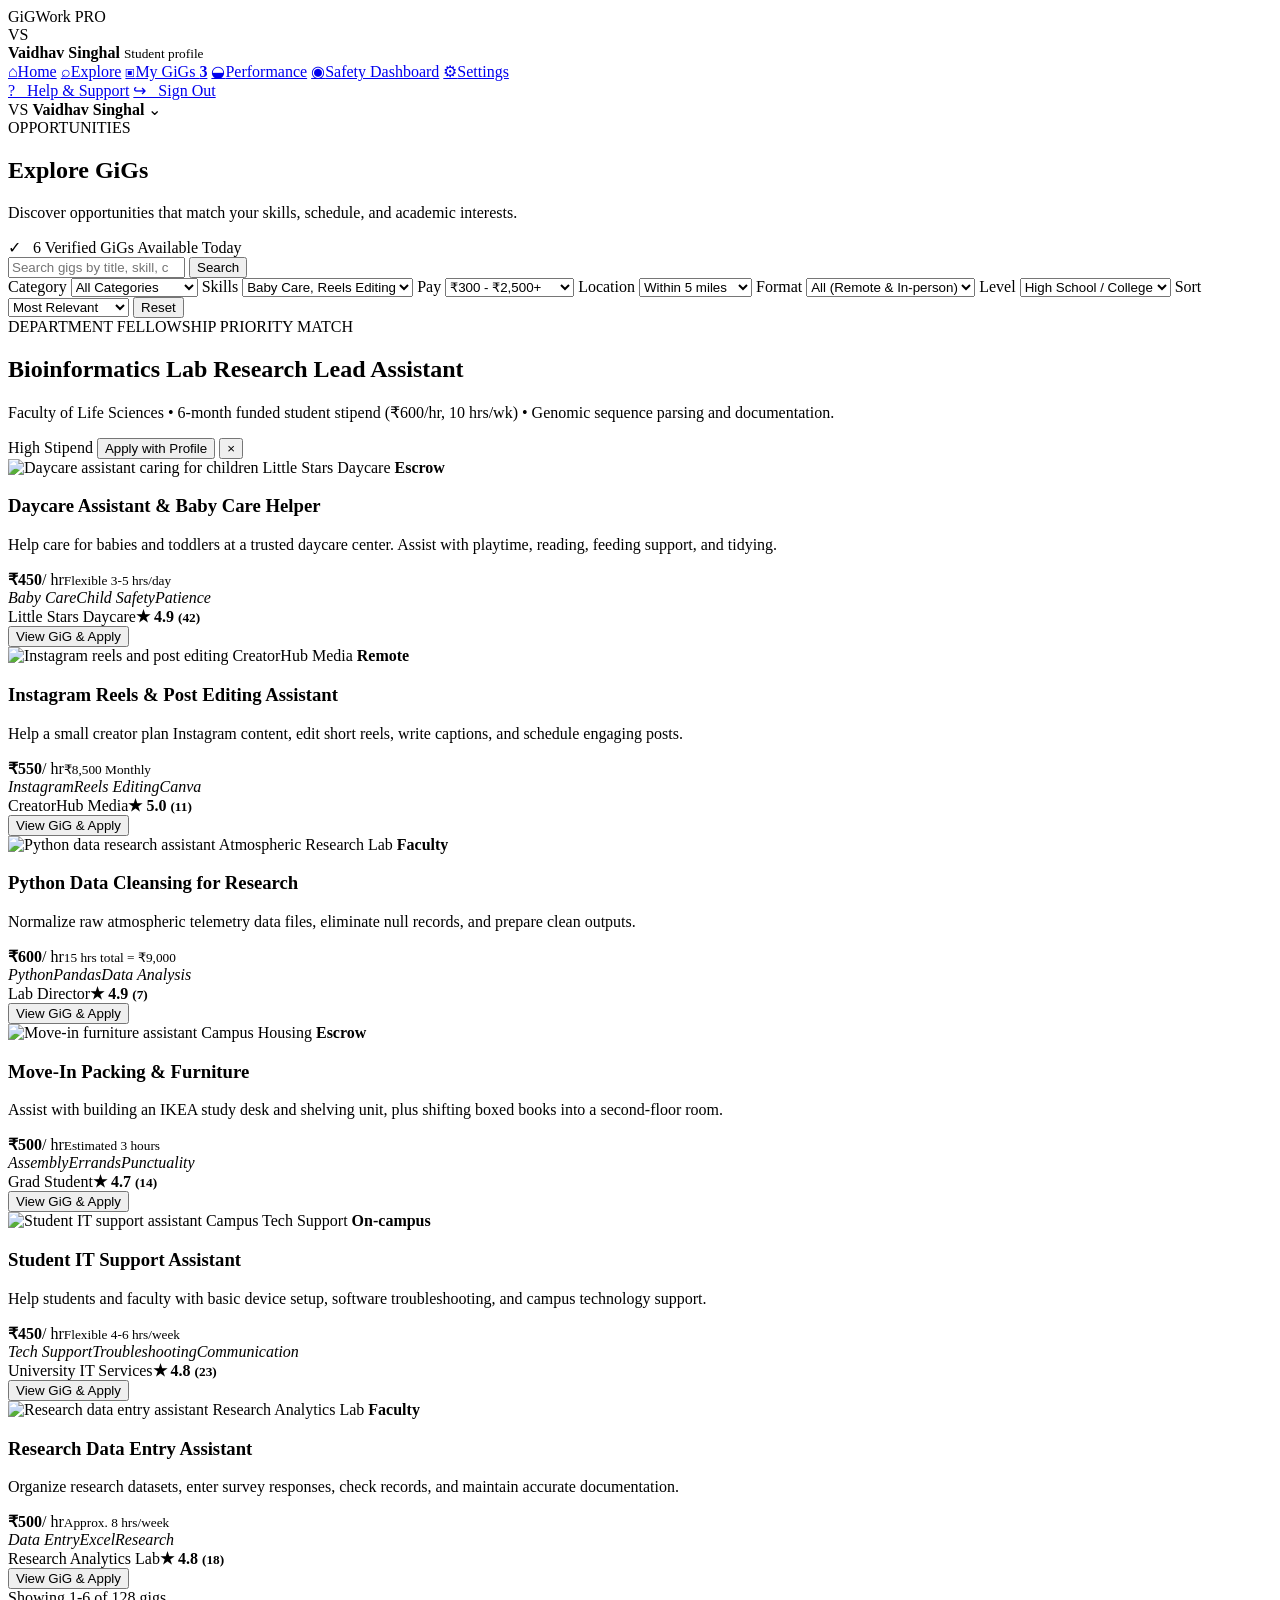
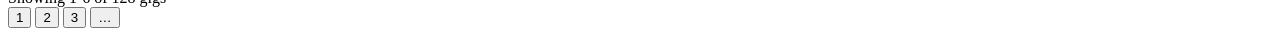
==== explore/index.html @ 7ee94c5a "Create index.html" ====
<!doctype html>
<html lang="en">
<head>
  <!-- Basic document metadata -->
  <meta charset="UTF-8">
  <meta name="viewport" content="width=device-width, initial-scale=1.0">
  <title>Explore GiGs - GiGWork</title>

  <!-- Only our own CSS file is used -->
  <link rel="stylesheet" href="styles.css">
</head>

<body>
  <!-- Fixed navigation sidebar -->
  <aside class="sidebar">
    <div>
      <!-- Brand -->
      <div class="brand">
        <span class="brand-name">GiGWork</span>
        <span class="brand-pro">PRO</span>
      </div>

      <!-- Mini user profile -->
      <div class="profile-card">
        <div class="avatar">VS</div>
        <div>
          <strong>Vaidhav Singhal</strong>
          <small>Student profile</small>
        </div>
      </div>

      <!-- Main navigation -->
      <nav class="navigation" aria-label="Main navigation">
        <a href="#"><span class="nav-icon">⌂</span>Home</a>
        <a class="active" href="#"><span class="nav-icon">⌕</span>Explore</a>
        <a href="#"><span class="nav-icon">▣</span>My GiGs <b>3</b></a>
        <a href="#"><span class="nav-icon">◒</span>Performance</a>
        <a href="#"><span class="nav-icon">◉</span>Safety Dashboard</a>
        <a href="#"><span class="nav-icon">⚙</span>Settings</a>
      </nav>
    </div>

    <!-- Sidebar footer -->
    <div class="sidebar-footer">
      <a href="#">? &nbsp; Help &amp; Support</a>
      <a href="#">↪ &nbsp; Sign Out</a>
    </div>
  </aside>

  <!-- Main page content -->
  <main class="main-content">
    <!-- User bar -->
    <header class="topbar">
      <div class="current-user">
        <span class="avatar small">VS</span>
        <strong>Vaidhav Singhal</strong>
        <span>⌄</span>
      </div>
    </header>

    <!-- Page introduction -->
    <section class="welcome-card">
      <div>
        <span class="eyebrow">OPPORTUNITIES</span>
        <h1>Explore GiGs</h1>
        <p>Discover opportunities that match your skills, schedule, and academic interests.</p>
      </div>

      <span class="verified-badge">✓ &nbsp; 6 Verified GiGs Available Today</span>
    </section>

    <!-- Search and filter form.
         The reset button works using native HTML form behavior. -->
    <form class="filter-card" id="gig-filters">
      <div class="search-row">
        <input
          type="search"
          name="search"
          placeholder="Search gigs by title, skill, company, or campus location..."
          aria-label="Search gigs"
        >
        <button class="button primary" type="submit">Search</button>
      </div>

      <div class="filter-grid">
        <label>
          Category
          <select name="category">
            <option>All Categories</option>
            <option>Childcare</option>
            <option>Social Media</option>
            <option>Education</option>
            <option>Creative Services</option>
            <option>Technology</option>
          </select>
        </label>

        <label>
          Skills
          <select name="skills">
            <option>Baby Care, Reels Editing</option>
            <option>Baby Care</option>
            <option>Instagram Management</option>
            <option>Python, Pandas</option>
            <option>Assembly</option>
            <option>Data Entry</option>
          </select>
        </label>

        <label>
          Pay
          <select name="pay">
            <option>₹300 - ₹2,500+</option>
            <option>₹300 - ₹600 / hr</option>
            <option>₹600 - ₹1,000 / hr</option>
            <option>₹1,000+ / hr</option>
          </select>
        </label>

        <label>
          Location
          <select name="location">
            <option>Within 5 miles</option>
            <option>Within 1 mile</option>
            <option>Within 10 miles</option>
            <option>Remote</option>
          </select>
        </label>

        <label>
          Format
          <select name="format">
            <option>All (Remote &amp; In-person)</option>
            <option>Remote</option>
            <option>In-person</option>
          </select>
        </label>

        <label>
          Level
          <select name="level">
            <option>High School / College</option>
            <option>High School</option>
            <option>College Student</option>
            <option>Any Level</option>
          </select>
        </label>

        <label>
          Sort
          <select name="sort">
            <option>Most Relevant</option>
            <option>Highest Pay</option>
            <option>Newest</option>
            <option>Closest Location</option>
          </select>
        </label>

        <!-- Native reset: clears the input and restores select defaults -->
        <button class="reset-button" type="reset">Reset</button>
      </div>
    </form>

    <!-- Featured opportunity -->
    <section class="featured-banner">
      <div>
        <span class="featured-label">DEPARTMENT FELLOWSHIP PRIORITY MATCH</span>
        <h2>Bioinformatics Lab Research Lead Assistant</h2>
        <p>Faculty of Life Sciences • 6-month funded student stipend (₹600/hr, 10 hrs/wk) • Genomic sequence parsing and documentation.</p>
      </div>
      <span class="status-pill">High Stipend</span>
      <button class="button coral" type="button">Apply with Profile</button>
      <button class="dismiss" type="button" aria-label="Dismiss">×</button>
    </section>

    <!-- Gig listing grid -->
    <section class="gig-grid" aria-label="Available gigs">
      <article class="gig-card">
        <div class="card-image daycare-image">
          <img src="https://lh3.googleusercontent.com/aida-public/[base64]" alt="Daycare assistant caring for children">
          
          <span>Little Stars Daycare</span>
          <b>Escrow</b>
        </div>
        <div class="card-content">
          <h3>Daycare Assistant &amp; Baby Care Helper</h3>
          <p>Help care for babies and toddlers at a trusted daycare center. Assist with playtime, reading, feeding support, and tidying.</p>
          <div class="pay-row"><strong>₹450</strong><span>/ hr</span><small>Flexible 3-5 hrs/day</small></div>
          <div class="chips"><i>Baby Care</i><i>Child Safety</i><i>Patience</i></div>
        </div>
        <div class="card-footer"><span>Little Stars Daycare</span><strong>★ 4.9 <small>(42)</small></strong></div>
        <button class="apply-button" type="button">View GiG &amp; Apply</button>
      </article>

      <article class="gig-card">
        <div class="card-image instagram-image">
          <img src="https://lh3.googleusercontent.com/aida-public/[base64]" alt="Instagram reels and post editing">
          
          <span>CreatorHub Media</span>
          <b>Remote</b>
        </div>
        <div class="card-content">
          <h3>Instagram Reels &amp; Post Editing Assistant</h3>
          <p>Help a small creator plan Instagram content, edit short reels, write captions, and schedule engaging posts.</p>
          <div class="pay-row"><strong>₹550</strong><span>/ hr</span><small>₹8,500 Monthly</small></div>
          <div class="chips"><i>Instagram</i><i>Reels Editing</i><i>Canva</i></div>
        </div>
        <div class="card-footer"><span>CreatorHub Media</span><strong>★ 5.0 <small>(11)</small></strong></div>
        <button class="apply-button" type="button">View GiG &amp; Apply</button>
      </article>

      <article class="gig-card">
        <div class="card-image python-image">
          <img src="https://lh3.googleusercontent.com/aida-public/[base64]" alt="Python data research assistant">
          
          <span>Atmospheric Research Lab</span>
          <b>Faculty</b>
        </div>
        <div class="card-content">
          <h3>Python Data Cleansing for Research</h3>
          <p>Normalize raw atmospheric telemetry data files, eliminate null records, and prepare clean outputs.</p>
          <div class="pay-row"><strong>₹600</strong><span>/ hr</span><small>15 hrs total = ₹9,000</small></div>
          <div class="chips"><i>Python</i><i>Pandas</i><i>Data Analysis</i></div>
        </div>
        <div class="card-footer"><span>Lab Director</span><strong>★ 4.9 <small>(7)</small></strong></div>
        <button class="apply-button" type="button">View GiG &amp; Apply</button>
      </article>

      <article class="gig-card">
        <div class="card-image furniture-image">
          <img src="https://lh3.googleusercontent.com/aida-public/[base64]" alt="Move-in furniture assistant">
          
          <span>Campus Housing</span>
          <b>Escrow</b>
        </div>
        <div class="card-content">
          <h3>Move-In Packing &amp; Furniture</h3>
          <p>Assist with building an IKEA study desk and shelving unit, plus shifting boxed books into a second-floor room.</p>
          <div class="pay-row"><strong>₹500</strong><span>/ hr</span><small>Estimated 3 hours</small></div>
          <div class="chips"><i>Assembly</i><i>Errands</i><i>Punctuality</i></div>
        </div>
        <div class="card-footer"><span>Grad Student</span><strong>★ 4.7 <small>(14)</small></strong></div>
        <button class="apply-button" type="button">View GiG &amp; Apply</button>
      </article>

      <article class="gig-card">
        <div class="card-image support-image">
          <img src="https://lh3.googleusercontent.com/aida-public/[base64]" alt="Student IT support assistant">
          
          <span>Campus Tech Support</span>
          <b>On-campus</b>
        </div>
        <div class="card-content">
          <h3>Student IT Support Assistant</h3>
          <p>Help students and faculty with basic device setup, software troubleshooting, and campus technology support.</p>
          <div class="pay-row"><strong>₹450</strong><span>/ hr</span><small>Flexible 4-6 hrs/week</small></div>
          <div class="chips"><i>Tech Support</i><i>Troubleshooting</i><i>Communication</i></div>
        </div>
        <div class="card-footer"><span>University IT Services</span><strong>★ 4.8 <small>(23)</small></strong></div>
        <button class="apply-button" type="button">View GiG &amp; Apply</button>
      </article>

      <article class="gig-card">
        <div class="card-image research-image">
          <img src="https://lh3.googleusercontent.com/aida-public/[base64]" alt="Research data entry assistant">
          
          <span>Research Analytics Lab</span>
          <b>Faculty</b>
        </div>
        <div class="card-content">
          <h3>Research Data Entry Assistant</h3>
          <p>Organize research datasets, enter survey responses, check records, and maintain accurate documentation.</p>
          <div class="pay-row"><strong>₹500</strong><span>/ hr</span><small>Approx. 8 hrs/week</small></div>
          <div class="chips"><i>Data Entry</i><i>Excel</i><i>Research</i></div>
        </div>
        <div class="card-footer"><span>Research Analytics Lab</span><strong>★ 4.8 <small>(18)</small></strong></div>
        <button class="apply-button" type="button">View GiG &amp; Apply</button>
      </article>
    </section>

    <!-- Pagination -->
    <footer class="pagination">
      <span>Showing 1-6 of 128 gigs</span>
      <div>
        <button class="page active" type="button">1</button>
        <button class="page" type="button">2</button>
        <button class="page" type="button">3</button>
        <button class="page" type="button">…</button>
      </div>
    </footer>
  </main>
</body>
</html>
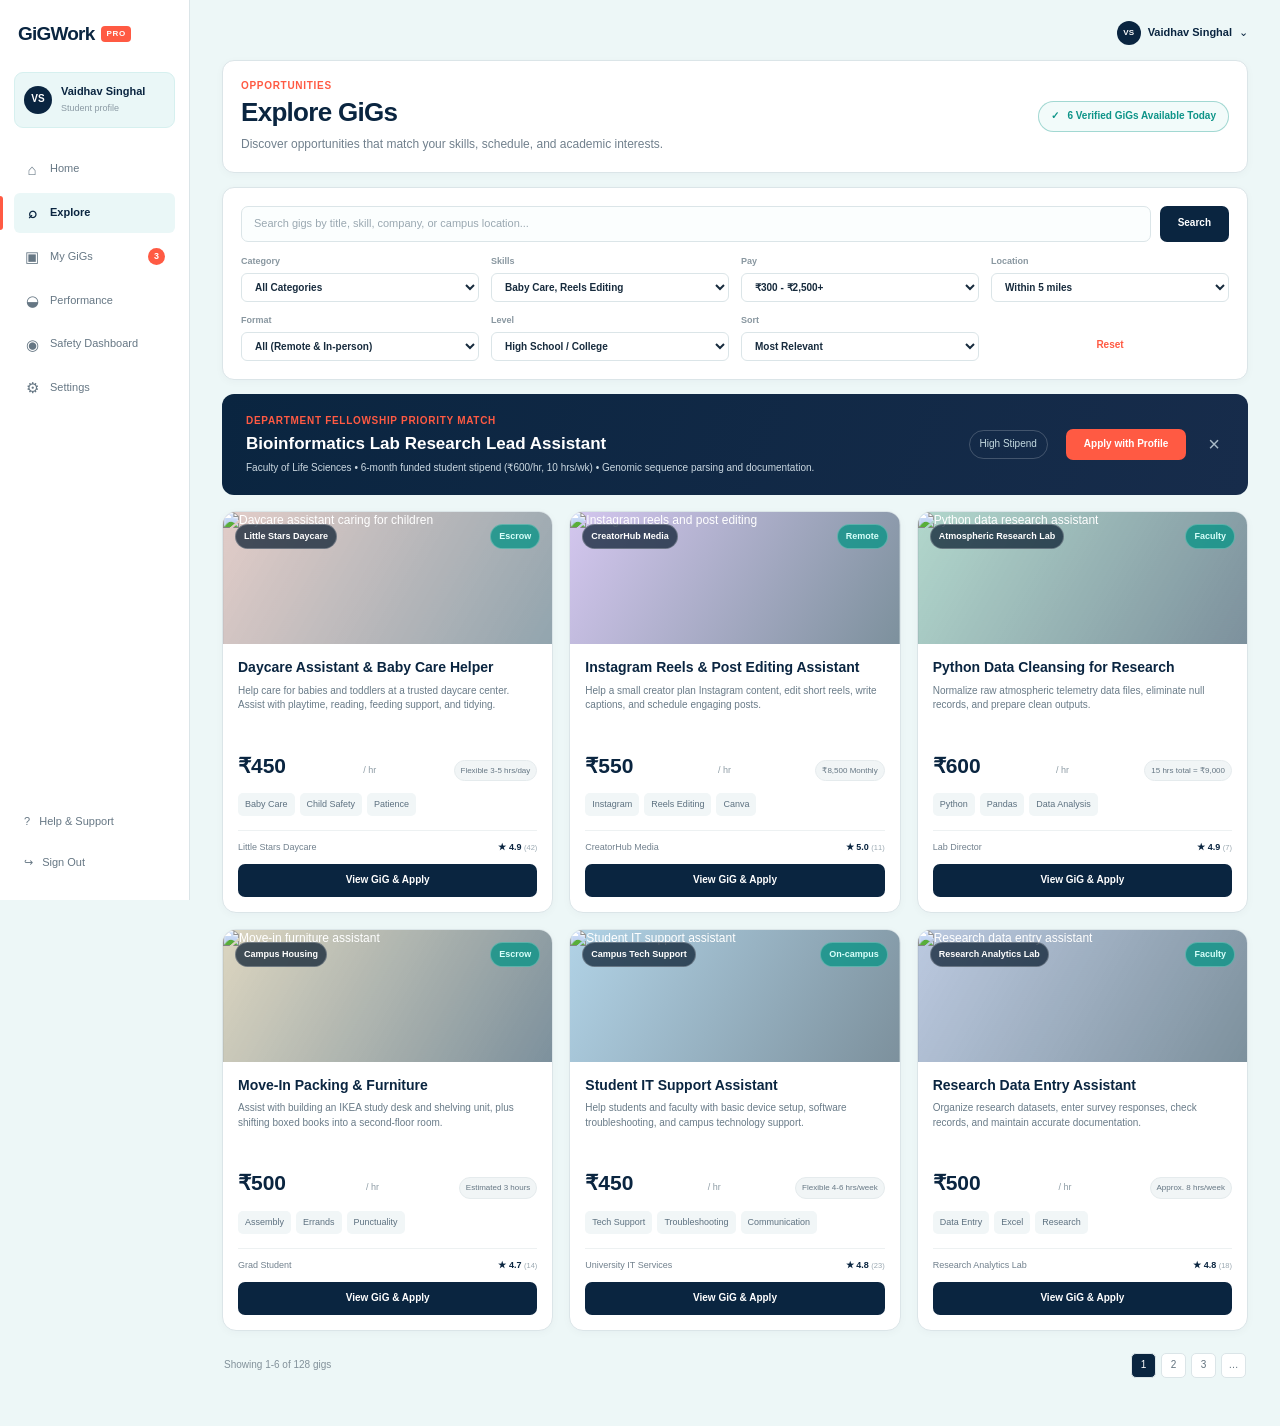
==== commit dd23047a: "Update index.html" ====
--- a/explore/index.html
+++ b/explore/index.html
@@ -4,7 +4,7 @@
   <!-- Basic document metadata -->
   <meta charset="UTF-8">
   <meta name="viewport" content="width=device-width, initial-scale=1.0">
-  <title>Explore GiGs - GiGWork</title>
+  <title>Explore Gigs - GiGWork</title>
 
   <!-- Only our own CSS file is used -->
   <link rel="stylesheet" href="styles.css">
--- a/explore/styles.css
+++ b/explore/styles.css
@@ -0,0 +1,726 @@
+/* =========================================================
+   GiGWork Vanilla CSS
+   No Tailwind, no CSS framework, and no external stylesheet.
+   ========================================================= */
+
+/* ---------- Design tokens ---------- */
+:root {
+  --navy: #0a2540;
+  --navy-dark: #071b2f;
+  --coral: #ff5a43;
+  --coral-dark: #e84e38;
+  --page-bg: #edf7f7;
+  --mint: #eaf7f7;
+  --border: #dbe5e8;
+  --text: #172b3d;
+  --muted: #71808d;
+  --white: #ffffff;
+}
+
+/* ---------- Global reset ---------- */
+* {
+  box-sizing: border-box;
+}
+
+html {
+  min-width: 320px;
+}
+
+body {
+  margin: 0;
+  background: var(--page-bg);
+  color: var(--text);
+  font-family: Inter, Arial, sans-serif;
+  font-size: 12px;
+  line-height: 1.45;
+  -webkit-font-smoothing: antialiased;
+}
+
+button,
+input,
+select {
+  font: inherit;
+}
+
+button {
+  cursor: pointer;
+}
+
+button:focus-visible,
+a:focus-visible,
+input:focus-visible,
+select:focus-visible {
+  outline: 2px solid var(--coral);
+  outline-offset: 2px;
+}
+
+/* ---------- Sidebar ---------- */
+.sidebar {
+  position: fixed;
+  inset: 0 auto 0 0;
+  z-index: 10;
+  width: 190px;
+  display: flex;
+  flex-direction: column;
+  justify-content: space-between;
+  padding: 20px 14px;
+  background: var(--white);
+  border-right: 1px solid var(--border);
+}
+
+.brand {
+  display: flex;
+  align-items: center;
+  gap: 7px;
+  margin: 0 4px 24px;
+}
+
+.brand-name {
+  color: var(--navy);
+  font-size: 19px;
+  font-weight: 800;
+  letter-spacing: -0.8px;
+}
+
+.brand-pro {
+  padding: 2px 5px;
+  background: var(--coral);
+  color: var(--white);
+  border-radius: 4px;
+  font-size: 8px;
+  font-weight: 800;
+  letter-spacing: 0.7px;
+}
+
+.profile-card {
+  display: flex;
+  align-items: center;
+  gap: 9px;
+  margin-bottom: 22px;
+  padding: 11px 9px;
+  background: var(--mint);
+  border: 1px solid #d6f0ef;
+  border-radius: 9px;
+}
+
+.profile-card strong,
+.profile-card small {
+  display: block;
+  white-space: nowrap;
+  overflow: hidden;
+  text-overflow: ellipsis;
+}
+
+.profile-card strong {
+  max-width: 118px;
+  color: var(--navy);
+  font-size: 11px;
+}
+
+.profile-card small {
+  margin-top: 3px;
+  color: #8b9aa4;
+  font-size: 9px;
+}
+
+.avatar {
+  width: 28px;
+  height: 28px;
+  display: inline-grid;
+  flex: 0 0 auto;
+  place-items: center;
+  background: var(--navy);
+  color: var(--white);
+  border-radius: 50%;
+  font-size: 10px;
+  font-weight: 800;
+}
+
+.avatar.small {
+  width: 24px;
+  height: 24px;
+  font-size: 8px;
+}
+
+.navigation {
+  display: grid;
+  gap: 4px;
+}
+
+.navigation a,
+.sidebar-footer a {
+  display: flex;
+  align-items: center;
+  gap: 10px;
+  padding: 9px 10px;
+  color: #667784;
+  border-radius: 6px;
+  text-decoration: none;
+  font-size: 11px;
+  font-weight: 500;
+}
+
+.navigation a:hover,
+.sidebar-footer a:hover {
+  color: var(--navy);
+  background: #f4fbfb;
+}
+
+.navigation a.active {
+  position: relative;
+  color: var(--navy);
+  background: var(--mint);
+  font-weight: 800;
+}
+
+.navigation a.active::before {
+  position: absolute;
+  left: -14px;
+  top: 3px;
+  bottom: 3px;
+  width: 3px;
+  content: "";
+  background: var(--coral);
+  border-radius: 0 4px 4px 0;
+}
+
+.nav-icon {
+  width: 16px;
+  color: currentColor;
+  font-size: 15px;
+  text-align: center;
+}
+
+.navigation b {
+  width: 17px;
+  height: 17px;
+  display: grid;
+  place-items: center;
+  margin-left: auto;
+  background: var(--coral);
+  color: var(--white);
+  border-radius: 50%;
+  font-size: 9px;
+}
+
+.sidebar-footer {
+  display: grid;
+  gap: 7px;
+}
+
+/* ---------- Main content ---------- */
+.main-content {
+  min-height: 100vh;
+  margin-left: 190px;
+  padding: 18px 32px 28px;
+}
+
+.topbar {
+  min-height: 30px;
+  display: flex;
+  justify-content: flex-end;
+  align-items: center;
+  margin-bottom: 12px;
+}
+
+.current-user {
+  display: flex;
+  align-items: center;
+  gap: 7px;
+  color: var(--navy);
+  font-size: 11px;
+}
+
+/* ---------- Welcome card ---------- */
+.welcome-card,
+.filter-card {
+  margin-bottom: 14px;
+  padding: 18px;
+  background: var(--white);
+  border: 1px solid var(--border);
+  border-radius: 12px;
+  box-shadow: 0 2px 8px rgba(10, 37, 64, 0.03);
+}
+
+.welcome-card {
+  display: flex;
+  align-items: flex-start;
+  justify-content: space-between;
+}
+
+.eyebrow,
+.featured-label {
+  display: block;
+  color: var(--coral);
+  font-size: 10px;
+  font-weight: 800;
+  letter-spacing: 0.7px;
+  text-transform: uppercase;
+}
+
+h1,
+h2,
+h3,
+p {
+  margin-top: 0;
+}
+
+h1 {
+  margin-bottom: 5px;
+  color: var(--navy);
+  font-size: 26px;
+  letter-spacing: -0.7px;
+}
+
+.welcome-card p {
+  margin-bottom: 0;
+  color: var(--muted);
+  font-size: 12px;
+}
+
+.verified-badge {
+  align-self: center;
+  padding: 7px 12px;
+  background: #f2fbfa;
+  color: #0d9488;
+  border: 1px solid rgba(13, 148, 136, 0.35);
+  border-radius: 20px;
+  font-size: 10px;
+  font-weight: 700;
+}
+
+/* ---------- Search and filters ---------- */
+.search-row {
+  display: flex;
+  gap: 9px;
+  margin-bottom: 13px;
+}
+
+.search-row input {
+  min-width: 0;
+  flex: 1;
+  padding: 9px 12px;
+  background: #fbfefe;
+  border: 1px solid var(--border);
+  border-radius: 7px;
+  color: var(--text);
+  font-size: 11px;
+}
+
+.search-row input::placeholder {
+  color: #9aa8b1;
+}
+
+.filter-grid {
+  display: grid;
+  grid-template-columns: repeat(4, minmax(0, 1fr));
+  gap: 12px;
+}
+
+.filter-grid label {
+  display: grid;
+  gap: 5px;
+  color: #8997a0;
+  font-size: 9px;
+  font-weight: 600;
+}
+
+.filter-grid select {
+  width: 100%;
+  padding: 7px 9px;
+  background: var(--white);
+  color: var(--text);
+  border: 1px solid var(--border);
+  border-radius: 6px;
+  font-size: 10px;
+}
+
+.button,
+.reset-button,
+.apply-button,
+.page,
+.dismiss {
+  border: 0;
+}
+
+.button {
+  padding: 8px 18px;
+  border-radius: 7px;
+  font-size: 10px;
+  font-weight: 700;
+}
+
+.button.primary,
+.apply-button {
+  background: var(--navy);
+  color: var(--white);
+}
+
+.button.primary:hover,
+.apply-button:hover {
+  background: var(--navy-dark);
+}
+
+.button.coral {
+  background: var(--coral);
+  color: var(--white);
+}
+
+.button.coral:hover {
+  background: var(--coral-dark);
+}
+
+.reset-button {
+  align-self: end;
+  padding: 8px;
+  background: transparent;
+  color: var(--coral);
+  font-size: 10px;
+  font-weight: 800;
+}
+
+.reset-button:hover {
+  color: var(--coral-dark);
+  text-decoration: underline;
+}
+
+/* ---------- Featured banner ---------- */
+.featured-banner {
+  display: flex;
+  align-items: center;
+  gap: 18px;
+  margin-bottom: 16px;
+  padding: 20px 24px;
+  background: linear-gradient(110deg, var(--navy), #172c4b);
+  color: var(--white);
+  border-radius: 12px;
+}
+
+.featured-banner > div:first-child {
+  flex: 1;
+}
+
+.featured-banner h2 {
+  margin: 4px 0;
+  font-size: 17px;
+}
+
+.featured-banner p {
+  max-width: 720px;
+  margin-bottom: 0;
+  color: #cbd8e1;
+  font-size: 10px;
+}
+
+.status-pill {
+  padding: 6px 10px;
+  color: #c5dbe1;
+  border: 1px solid rgba(255, 255, 255, 0.2);
+  border-radius: 18px;
+  font-size: 10px;
+  white-space: nowrap;
+}
+
+.dismiss {
+  padding: 4px;
+  background: transparent;
+  color: #a9bac7;
+  font-size: 20px;
+}
+
+/* ---------- Gig cards ---------- */
+.gig-grid {
+  display: grid;
+  grid-template-columns: repeat(3, minmax(0, 1fr));
+  gap: 16px;
+  margin-bottom: 18px;
+}
+
+.gig-card {
+  display: flex;
+  flex-direction: column;
+  overflow: hidden;
+  min-width: 0;
+  background: var(--white);
+  border: 1px solid var(--border);
+  border-radius: 14px;
+  box-shadow: 0 2px 8px rgba(10, 37, 64, 0.03);
+  transition: 0.2s ease;
+}
+
+.gig-card:hover {
+  border-color: #b9cbd2;
+  box-shadow: 0 8px 20px rgba(10, 37, 64, 0.09);
+  transform: translateY(-2px);
+}
+
+.card-image {
+  position: relative;
+  min-height: 132px;
+  overflow: hidden;
+  display: flex;
+  align-items: flex-start;
+  justify-content: space-between;
+  gap: 8px;
+  padding: 12px;
+  background-color: #dbe9e9;
+  background-position: center;
+  background-size: cover;
+  color: var(--white);
+}
+
+.card-image img,
+.image-overlay {
+  position: absolute;
+  inset: 0;
+  width: 100%;
+  height: 100%;
+}
+
+.card-image img {
+  z-index: 0;
+  object-fit: cover;
+  object-position: center;
+  transition: transform 0.4s ease;
+}
+
+.image-overlay {
+  z-index: 1;
+  background: linear-gradient(to bottom, rgba(7, 27, 47, 0.18), rgba(7, 27, 47, 0.68));
+}
+
+.gig-card:hover .card-image img {
+  transform: scale(1.05);
+}
+
+.card-image span,
+.card-image b {
+  position: relative;
+  z-index: 2;
+  padding: 5px 8px;
+  background: rgba(7, 27, 47, 0.72);
+  border: 1px solid rgba(255, 255, 255, 0.25);
+  border-radius: 14px;
+  font-size: 9px;
+  font-weight: 600;
+}
+
+.card-image b {
+  background: rgba(13, 148, 136, 0.8);
+  color: #d7fffa;
+}
+
+.daycare-image {
+  background-image: linear-gradient(120deg, rgba(255, 90, 67, 0.2), rgba(10, 37, 64, 0.35));
+}
+
+.instagram-image {
+  background-image: linear-gradient(120deg, rgba(189, 94, 255, 0.25), rgba(10, 37, 64, 0.45));
+}
+
+.python-image {
+  background-image: linear-gradient(120deg, rgba(30, 150, 100, 0.22), rgba(10, 37, 64, 0.45));
+}
+
+.furniture-image {
+  background-image: linear-gradient(120deg, rgba(224, 156, 70, 0.25), rgba(10, 37, 64, 0.45));
+}
+
+.support-image {
+  background-image: linear-gradient(120deg, rgba(50, 142, 220, 0.25), rgba(10, 37, 64, 0.45));
+}
+
+.research-image {
+  background-image: linear-gradient(120deg, rgba(93, 105, 196, 0.25), rgba(10, 37, 64, 0.45));
+}
+
+.card-content {
+  flex: 1;
+  padding: 15px 15px 0;
+}
+
+.card-content h3 {
+  margin-bottom: 7px;
+  color: var(--navy);
+  font-size: 14px;
+  line-height: 1.25;
+}
+
+.card-content p {
+  min-height: 54px;
+  margin-bottom: 13px;
+  color: #697b88;
+  font-size: 10px;
+  line-height: 1.45;
+}
+
+.pay-row {
+  display: flex;
+  align-items: baseline;
+  justify-content: space-between;
+  gap: 8px;
+  margin-bottom: 12px;
+}
+
+.pay-row strong {
+  color: var(--navy);
+  font-size: 21px;
+}
+
+.pay-row > span {
+  margin-left: -auto;
+  color: #8c9ba4;
+  font-size: 9px;
+}
+
+.pay-row small {
+  padding: 4px 6px;
+  background: #f1f5f6;
+  color: #667784;
+  border: 1px solid #e5ebed;
+  border-radius: 12px;
+  font-size: 8px;
+  white-space: nowrap;
+}
+
+.chips {
+  display: flex;
+  flex-wrap: wrap;
+  gap: 5px;
+  margin-bottom: 14px;
+}
+
+.chips i {
+  padding: 5px 7px;
+  background: #f1f6f7;
+  color: #5d7180;
+  border-radius: 5px;
+  font-size: 9px;
+  font-style: normal;
+}
+
+.card-footer {
+  display: flex;
+  align-items: center;
+  justify-content: space-between;
+  gap: 8px;
+  margin: 0 15px 10px;
+  padding-top: 10px;
+  color: #71808d;
+  border-top: 1px solid #edf1f2;
+  font-size: 9px;
+}
+
+.card-footer strong {
+  color: var(--navy);
+  white-space: nowrap;
+}
+
+.card-footer small {
+  color: #9aa8b1;
+  font-weight: 400;
+}
+
+.apply-button {
+  margin: 0 15px 15px;
+  padding: 9px;
+  border-radius: 7px;
+  font-size: 10px;
+  font-weight: 700;
+}
+
+/* ---------- Pagination ---------- */
+.pagination {
+  display: flex;
+  align-items: center;
+  justify-content: space-between;
+  padding: 4px 2px 20px;
+  color: #82919a;
+  font-size: 10px;
+}
+
+.pagination > div {
+  display: flex;
+  gap: 5px;
+}
+
+.page {
+  width: 25px;
+  height: 25px;
+  background: var(--white);
+  color: #61727e;
+  border: 1px solid var(--border);
+  border-radius: 5px;
+  font-size: 10px;
+}
+
+.page.active {
+  background: var(--navy);
+  color: var(--white);
+}
+
+/* ---------- Responsive layout ---------- */
+@media (max-width: 1050px) {
+  .sidebar {
+    width: 170px;
+  }
+
+  .main-content {
+    margin-left: 170px;
+    padding-right: 20px;
+    padding-left: 20px;
+  }
+
+  .filter-grid {
+    grid-template-columns: repeat(2, minmax(0, 1fr));
+  }
+}
+
+@media (max-width: 760px) {
+  .sidebar {
+    position: static;
+    width: 100%;
+    min-height: auto;
+    gap: 18px;
+  }
+
+  .main-content {
+    margin-left: 0;
+    padding: 16px;
+  }
+
+  .welcome-card,
+  .featured-banner {
+    align-items: flex-start;
+    flex-direction: column;
+  }
+
+  .gig-grid {
+    grid-template-columns: 1fr;
+  }
+}
+
+@media (max-width: 480px) {
+  .filter-grid {
+    grid-template-columns: 1fr;
+  }
+
+  .search-row {
+    align-items: stretch;
+    flex-direction: column;
+  }
+
+  .featured-banner {
+    padding: 16px;
+  }
+
+  .featured-banner .button {
+    width: 100%;
+  }
+
+  .pagination {
+    align-items: flex-start;
+    flex-direction: column;
+    gap: 12px;
+  }
+}
